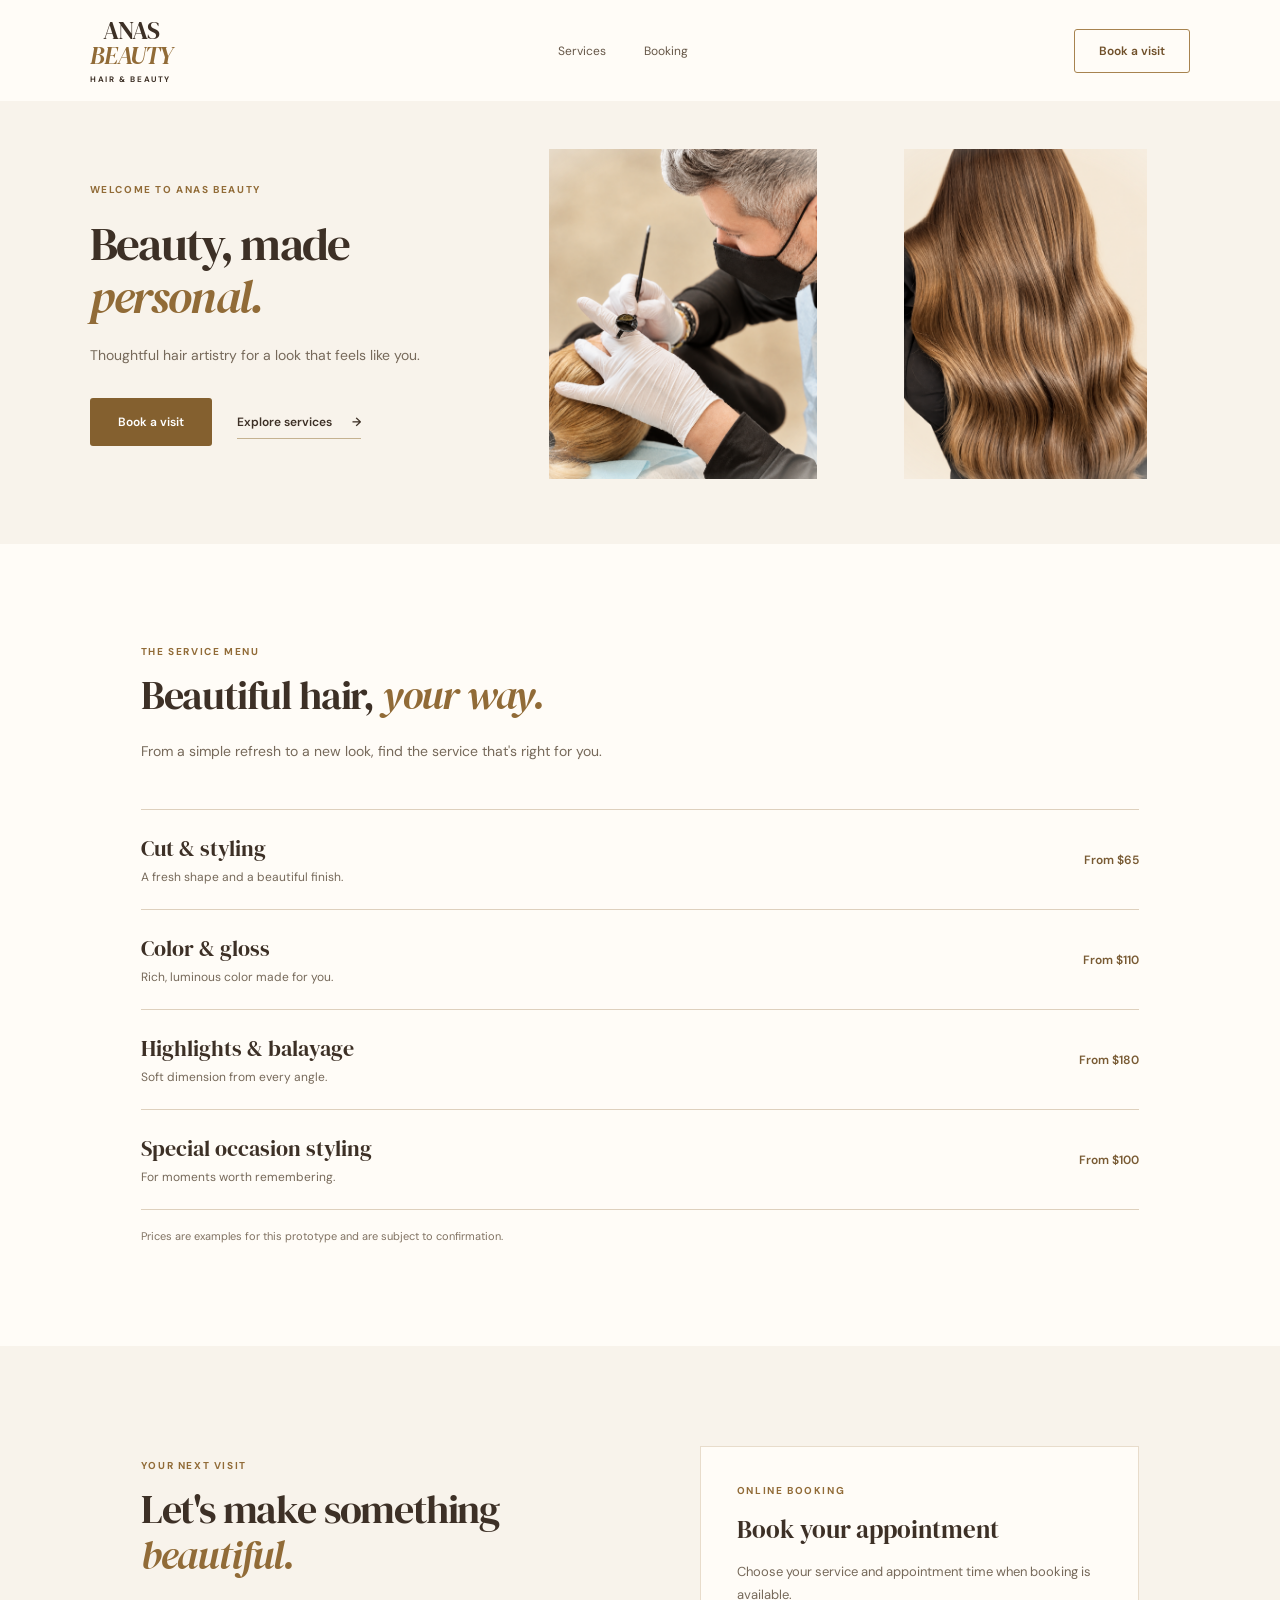
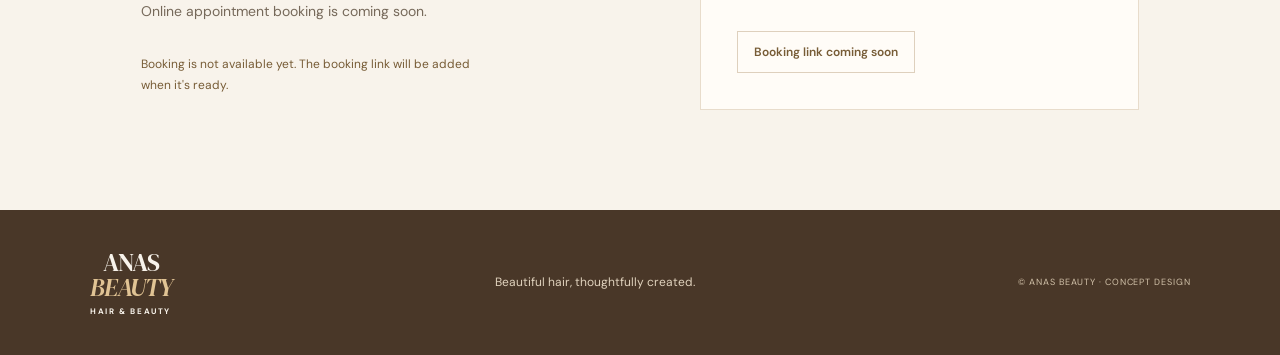
==== index.html @ 7157993a "clean the folder" ====
<!DOCTYPE html>
<html lang="en">
<head>
  <meta charset="UTF-8">
  <meta name="viewport" content="width=device-width, initial-scale=1.0">
  <meta name="theme-color" content="#f8f3eb">
  <meta name="description" content="Discover hair services and styles at Anas Beauty.">
  <title>Anas Beauty | Hair, made personal</title>
  <link rel="stylesheet" href="styles.css">
</head>
<body>
  <header class="site-header">
    <a class="brand" href="#home" aria-label="Anas Beauty home">ANAS <em>BEAUTY</em><span>HAIR &amp; BEAUTY</span></a>
    <nav aria-label="Main navigation">
      <a href="#services">Services</a>
      <a href="#booking">Booking</a>
    </nav>
    <a class="header-button" href="#booking">Book a visit</a>
  </header>

  <main id="home">
    <section class="hero">
      <div class="hero-copy">
        <p class="eyebrow">WELCOME TO ANAS BEAUTY</p>
        <h1>Beauty, made <em>personal.</em></h1>
        <p>Thoughtful hair artistry for a look that feels like you.</p>
        <div class="hero-actions">
          <a class="button" href="#booking">Book a visit</a>
          <a class="text-link" href="#services">Explore services <span aria-hidden="true">→</span></a>
        </div>
      </div>
      <figure class="hero-image">
        <img src="assets/anas-matar-warm.png" alt="Anas Matar performing a beauty treatment">
        <img src="assets/signature-waves-beige.png" alt="Glossy brunette hair styled in soft waves">
      </figure>
    </section>

    <section class="services section" id="services">
      <div class="section-intro">
        <p class="eyebrow">THE SERVICE MENU</p>
        <h2>Beautiful hair, <em>your way.</em></h2>
        <p>From a simple refresh to a new look, find the service that's right for you.</p>
      </div>
      <div class="service-list">
        <article class="service-row">
          <div><h3>Cut &amp; styling</h3><p>A fresh shape and a beautiful finish.</p></div>
          <span>From $65</span>
        </article>
        <article class="service-row">
          <div><h3>Color &amp; gloss</h3><p>Rich, luminous color made for you.</p></div>
          <span>From $110</span>
        </article>
        <article class="service-row">
          <div><h3>Highlights &amp; balayage</h3><p>Soft dimension from every angle.</p></div>
          <span>From $180</span>
        </article>
        <article class="service-row">
          <div><h3>Special occasion styling</h3><p>For moments worth remembering.</p></div>
          <span>From $100</span>
        </article>
      </div>
      <p class="note">Prices are examples for this prototype and are subject to confirmation.</p>
    </section>

    <section class="booking section" id="booking">
      <div class="booking-copy">
        <p class="eyebrow">YOUR NEXT VISIT</p>
        <h2>Let's make something <em>beautiful.</em></h2>
        <p>Online appointment booking is coming soon.</p>
        <p class="booking-note">Booking is not available yet. The booking link will be added when it's ready.</p>
      </div>
      <div class="booking-card">
        <p class="eyebrow">ONLINE BOOKING</p>
        <h3>Book your appointment</h3>
        <p>Choose your service and appointment time when booking is available.</p>
        <span class="booking-status">Booking link coming soon</span>
      </div>
    </section>
  </main>

  <footer>
    <a class="brand footer-brand" href="#home">ANAS <em>BEAUTY</em><span>HAIR &amp; BEAUTY</span></a>
    <p>Beautiful hair, thoughtfully created.</p>
    <span>© ANAS BEAUTY · CONCEPT DESIGN</span>
  </footer>
</body>
</html>
---- styles.css ----
@import url('https://fonts.googleapis.com/css2?family=DM+Sans:wght@400;500;600;700&family=DM+Serif+Display:ital@0;1&display=swap');

:root {
  --cream: #f8f3eb;
  --paper: #fffcf7;
  --ink: #3d3026;
  --muted: #76695a;
  --gold: #916b37;
  --line: #ded0bd;
}

* { box-sizing: border-box; }
html { scroll-behavior: smooth; }
body { margin: 0; background: var(--cream); color: var(--ink); font-family: 'DM Sans', Arial, sans-serif; -webkit-font-smoothing: antialiased; }
h1, h2, h3, p, figure { margin: 0; }
h1, h2, h3 { font-family: 'DM Serif Display', Georgia, serif; font-weight: 400; }
em { font-weight: 400; }
a { color: inherit; text-decoration: none; }
a:focus-visible { outline: 2px solid var(--gold); outline-offset: 5px; }
img { display: block; width: 100%; }
.site-header { min-height: 92px; padding: 18px 7%; display: flex; align-items: center; justify-content: space-between; gap: 30px; background: var(--paper); }
.brand { display: inline-flex; flex-direction: column; align-items: center; font-family: 'DM Serif Display', Georgia, serif; font-size: 25px; line-height: 1; letter-spacing: -.04em; white-space: nowrap; }
.brand em { color: var(--gold); }
.brand span { margin-top: 7px; font-family: 'DM Sans', Arial, sans-serif; font-size: 8px; font-weight: 700; letter-spacing: .2em; }
.site-header nav { display: flex; gap: 38px; color: #665748; font-size: 12px; }
.site-header nav a:hover, .text-link:hover { color: var(--gold); }
.header-button { display: inline-flex; align-items: center; justify-content: center; min-height: 44px; padding: 12px 24px; border: 1px solid #a7834f; border-radius: 3px; color: #70502a; font-size: 12px; font-weight: 600; white-space: nowrap; transition: background-color .2s, color .2s; }
.header-button:hover { background: #84602f; color: white; }
.hero { display: grid; grid-template-columns: .7fr 1.3fr; align-items: center; gap: 6%; padding: 48px 7% 65px; }
.hero-copy { max-width: 410px; padding: 30px 0; }
.eyebrow { color: var(--gold); font-size: 10px; font-weight: 700; letter-spacing: .16em; line-height: 1.5; }
h1 { margin-top: 20px; font-size: clamp(36px, 3.7vw, 55px); line-height: 1.12; letter-spacing: -.035em; }
h1 em, h2 em { color: var(--gold); }
.hero-copy > p:not(.eyebrow), .section-intro > p:not(.eyebrow), .booking-copy > p:not(.eyebrow) { margin-top: 20px; color: var(--muted); font-size: 14px; line-height: 1.8; }
.hero-actions { display: flex; align-items: center; flex-wrap: wrap; gap: 25px; margin-top: 30px; }
.button { display: inline-flex; align-items: center; justify-content: center; min-height: 48px; padding: 14px 28px; border-radius: 3px; background: #84602f; color: white; font-size: 12px; font-weight: 600; transition: background-color .2s; }
.button:hover { background: #68491f; }
.text-link { display: inline-flex; gap: 20px; padding: 8px 0; border-bottom: 1px solid #c5b290; font-size: 12px; font-weight: 600; }
.hero-image { display: grid; grid-template-columns: repeat(2, minmax(0, 1fr)); gap: 12px; }
.hero-image img { aspect-ratio: 1 / 1; height: auto; object-fit: contain; mask-image: radial-gradient(ellipse 75% 75% at center, #000 65%, transparent 100%); }
.section { padding: 100px 11%; }
.services { background: var(--paper); }
.section-intro { max-width: 520px; }
h2 { margin-top: 14px; font-size: clamp(32px, 3.1vw, 43px); letter-spacing: -.03em; line-height: 1.15; }
.service-list { margin-top: 45px; border-top: 1px solid var(--line); }
.service-row { display: flex; align-items: center; justify-content: space-between; gap: 25px; padding: 23px 0; border-bottom: 1px solid var(--line); }
.service-row h3 { font-size: 22px; }
.service-row p { margin-top: 5px; color: var(--muted); font-size: 12px; line-height: 1.5; }
.service-row > span { color: #785a33; font-size: 12px; font-weight: 600; white-space: nowrap; }
.note { margin-top: 18px; color: #807262; font-size: 11px; line-height: 1.6; }
.booking { display: grid; grid-template-columns: 1fr 1fr; align-items: center; gap: 12%; }
.booking-copy .booking-note { max-width: 350px; margin-top: 30px !important; color: #775c36 !important; font-size: 12px !important; }
.booking-card { padding: 36px; background: var(--paper); border: 1px solid #e8dccb; }
.booking-card h3 { margin: 14px 0; font-size: 25px; }
.booking-card > p:not(.eyebrow) { color: var(--muted); font-size: 13px; line-height: 1.8; }
.booking-status { display: inline-block; margin-top: 24px; padding: 12px 16px; border: 1px solid var(--line); color: #775c36; font-size: 12px; font-weight: 600; }
footer { display: flex; align-items: center; justify-content: space-between; gap: 25px; padding: 40px 7%; background: #493728; color: #f8f3eb; }
.footer-brand em { color: #e0c394; }
footer p { color: #e0d2bd; font-size: 12px; }
footer > span { color: #d2c2aa; font-size: 9px; letter-spacing: .1em; }

@media (max-width: 800px) {
  .site-header { padding: 18px 5%; }
  .site-header nav { gap: 20px; }
  .hero { gap: 5%; padding: 40px 5% 55px; }
  .section { padding: 75px 7%; }
  .booking { gap: 6%; }
}
@media (max-width: 600px) {
  .site-header { min-height: 76px; gap: 12px; }
  .brand { font-size: 21px; }
  .brand span { font-size: 7px; }
  .site-header nav { display: none; }
  .header-button { padding: 11px 18px; }
  .hero { display: flex; flex-direction: column-reverse; gap: 10px; padding: 20px 5% 45px; }
  .hero-image { width: 100%; gap: 8px; }
  .hero-copy { align-self: stretch; padding: 25px 0 0; }
  h1 { font-size: 36px; }
  .section { padding: 65px 6%; }
  .service-row h3 { font-size: 20px; }
  .booking { grid-template-columns: 1fr; gap: 35px; }
  .booking-card { padding: 28px 24px; }
  footer { flex-direction: column; align-items: flex-start; }
}
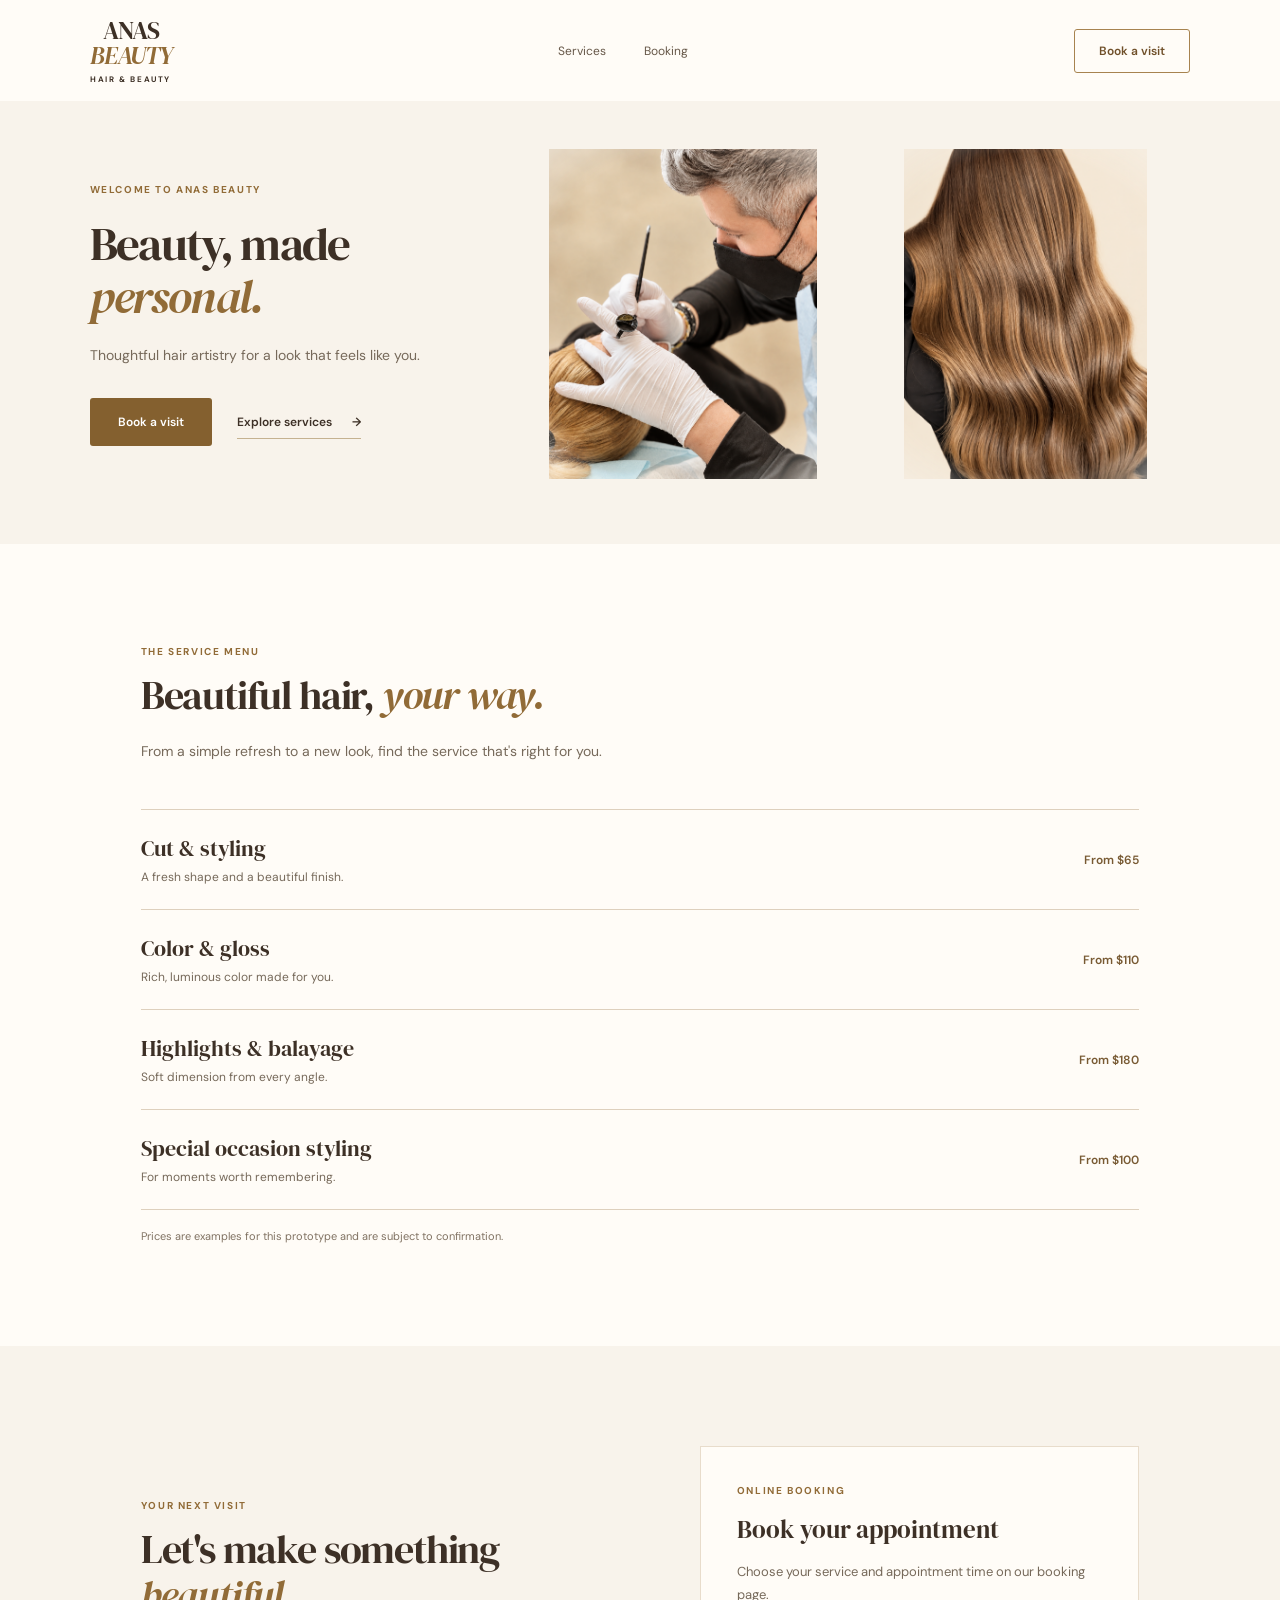
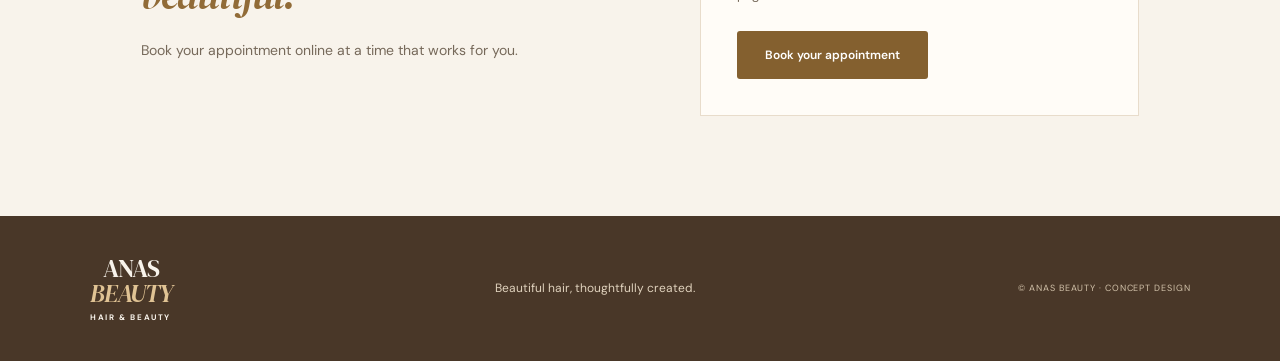
==== commit 00cc7edc: "fixes" ====
--- a/index.html
+++ b/index.html
@@ -15,7 +15,7 @@
       <a href="#services">Services</a>
       <a href="#booking">Booking</a>
     </nav>
-    <a class="header-button" href="#booking">Book a visit</a>
+    <a class="header-button" href="https://samerfe8t.setmore.com/">Book a visit</a>
   </header>
 
   <main id="home">
@@ -25,7 +25,7 @@
         <h1>Beauty, made <em>personal.</em></h1>
         <p>Thoughtful hair artistry for a look that feels like you.</p>
         <div class="hero-actions">
-          <a class="button" href="#booking">Book a visit</a>
+          <a class="button" href="https://samerfe8t.setmore.com/">Book a visit</a>
           <a class="text-link" href="#services">Explore services <span aria-hidden="true">→</span></a>
         </div>
       </div>
@@ -66,14 +66,13 @@
       <div class="booking-copy">
         <p class="eyebrow">YOUR NEXT VISIT</p>
         <h2>Let's make something <em>beautiful.</em></h2>
-        <p>Online appointment booking is coming soon.</p>
-        <p class="booking-note">Booking is not available yet. The booking link will be added when it's ready.</p>
+        <p>Book your appointment online at a time that works for you.</p>
       </div>
       <div class="booking-card">
         <p class="eyebrow">ONLINE BOOKING</p>
         <h3>Book your appointment</h3>
-        <p>Choose your service and appointment time when booking is available.</p>
-        <span class="booking-status">Booking link coming soon</span>
+        <p>Choose your service and appointment time on our booking page.</p>
+        <a class="button booking-button" href="https://samerfe8t.setmore.com/">Book your appointment</a>
       </div>
     </section>
   </main>
--- a/styles.css
+++ b/styles.css
@@ -49,11 +49,10 @@
 .service-row > span { color: #785a33; font-size: 12px; font-weight: 600; white-space: nowrap; }
 .note { margin-top: 18px; color: #807262; font-size: 11px; line-height: 1.6; }
 .booking { display: grid; grid-template-columns: 1fr 1fr; align-items: center; gap: 12%; }
-.booking-copy .booking-note { max-width: 350px; margin-top: 30px !important; color: #775c36 !important; font-size: 12px !important; }
 .booking-card { padding: 36px; background: var(--paper); border: 1px solid #e8dccb; }
 .booking-card h3 { margin: 14px 0; font-size: 25px; }
 .booking-card > p:not(.eyebrow) { color: var(--muted); font-size: 13px; line-height: 1.8; }
-.booking-status { display: inline-block; margin-top: 24px; padding: 12px 16px; border: 1px solid var(--line); color: #775c36; font-size: 12px; font-weight: 600; }
+.booking-button { margin-top: 24px; }
 footer { display: flex; align-items: center; justify-content: space-between; gap: 25px; padding: 40px 7%; background: #493728; color: #f8f3eb; }
 .footer-brand em { color: #e0c394; }
 footer p { color: #e0d2bd; font-size: 12px; }
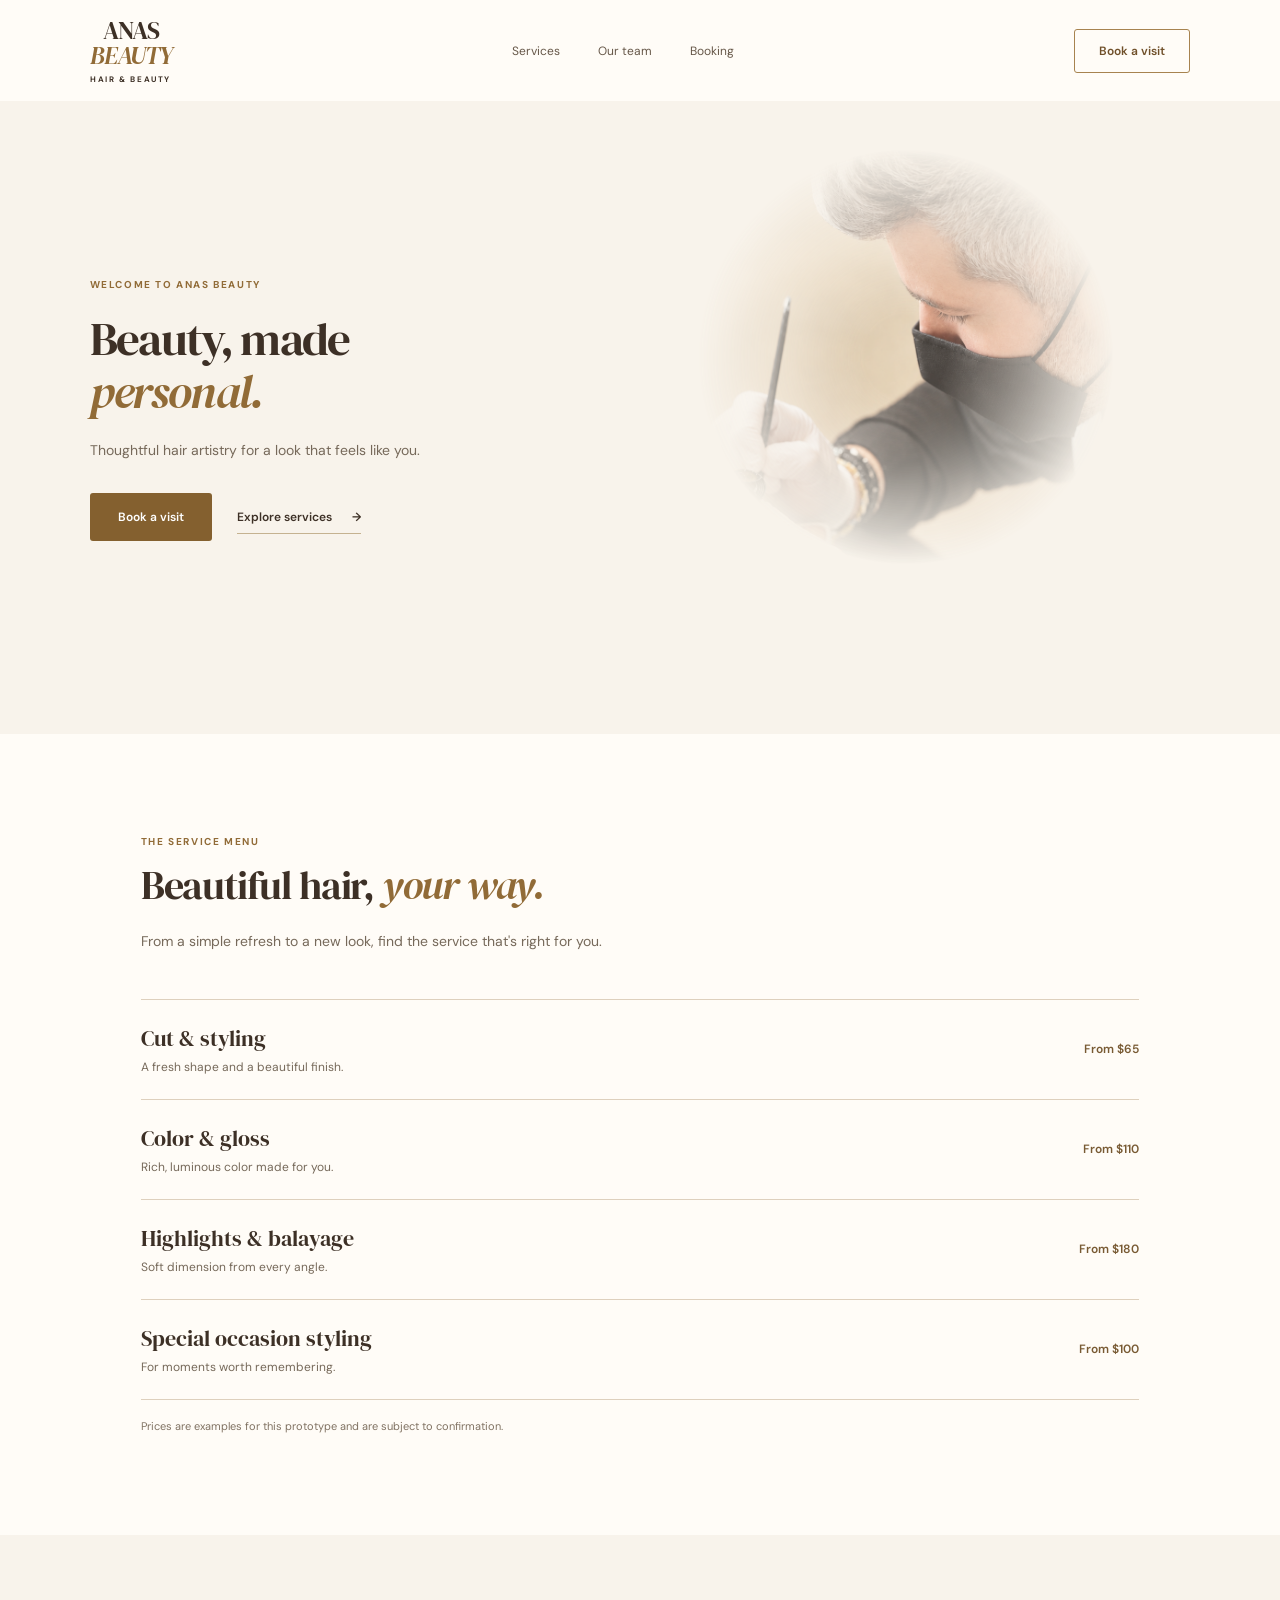
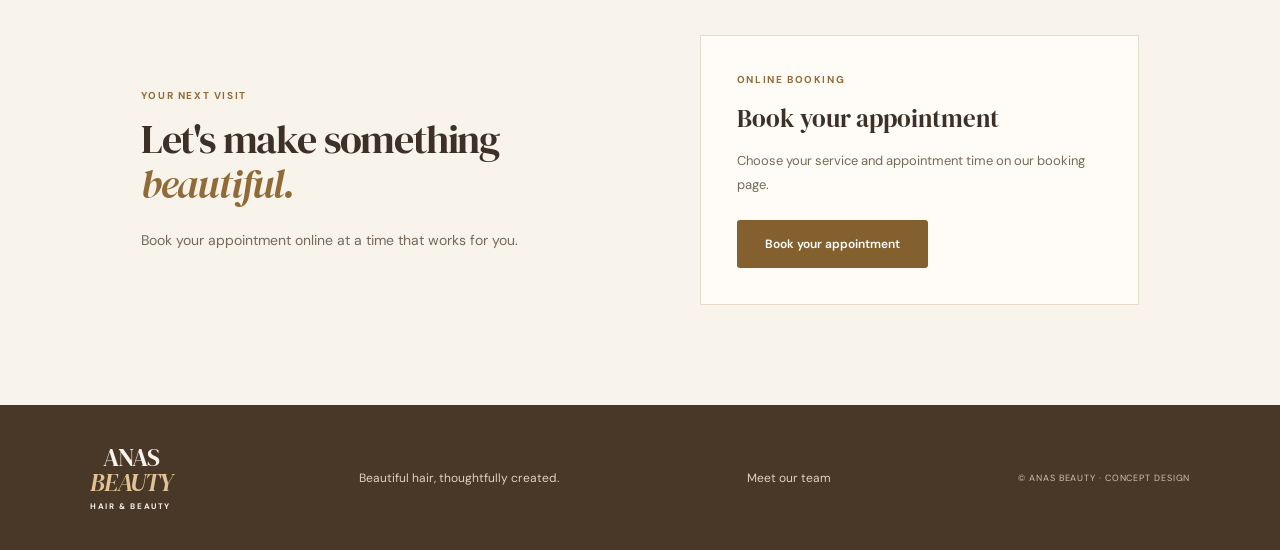
==== commit a5df7fa9: "Enhance" ====
--- a/index.html
+++ b/index.html
@@ -13,6 +13,7 @@
     <a class="brand" href="#home" aria-label="Anas Beauty home">ANAS <em>BEAUTY</em><span>HAIR &amp; BEAUTY</span></a>
     <nav aria-label="Main navigation">
       <a href="#services">Services</a>
+      <a href="team.html">Our team</a>
       <a href="#booking">Booking</a>
     </nav>
     <a class="header-button" href="https://samerfe8t.setmore.com/">Book a visit</a>
@@ -29,9 +30,8 @@
           <a class="text-link" href="#services">Explore services <span aria-hidden="true">→</span></a>
         </div>
       </div>
-      <figure class="hero-image">
+      <figure class="hero-image hero-image-soft">
         <img src="assets/anas-matar-warm.png" alt="Anas Matar performing a beauty treatment">
-        <img src="assets/signature-waves-beige.png" alt="Glossy brunette hair styled in soft waves">
       </figure>
     </section>
 
@@ -80,6 +80,7 @@
   <footer>
     <a class="brand footer-brand" href="#home">ANAS <em>BEAUTY</em><span>HAIR &amp; BEAUTY</span></a>
     <p>Beautiful hair, thoughtfully created.</p>
+    <a class="footer-link" href="team.html">Meet our team</a>
     <span>© ANAS BEAUTY · CONCEPT DESIGN</span>
   </footer>
 </body>
--- a/styles.css
+++ b/styles.css
@@ -38,6 +38,8 @@
 .text-link { display: inline-flex; gap: 20px; padding: 8px 0; border-bottom: 1px solid #c5b290; font-size: 12px; font-weight: 600; }
 .hero-image { display: grid; grid-template-columns: repeat(2, minmax(0, 1fr)); gap: 12px; }
 .hero-image img { aspect-ratio: 1 / 1; height: auto; object-fit: contain; mask-image: radial-gradient(ellipse 75% 75% at center, #000 65%, transparent 100%); }
+.hero-image-soft { grid-template-columns: minmax(0, 1fr); }
+.hero-image-soft img { width: 100%; max-width: 520px; aspect-ratio: 1 / 1; justify-self: center; object-fit: cover; object-position: center top; opacity: .8; mask-image: radial-gradient(ellipse 40% 40% at 60% 40%, #000 20%, transparent 100%); }
 .section { padding: 100px 11%; }
 .services { background: var(--paper); }
 .section-intro { max-width: 520px; }
@@ -53,9 +55,17 @@
 .booking-card h3 { margin: 14px 0; font-size: 25px; }
 .booking-card > p:not(.eyebrow) { color: var(--muted); font-size: 13px; line-height: 1.8; }
 .booking-button { margin-top: 24px; }
+.team-grid { display: grid; grid-template-columns: repeat(auto-fill, minmax(min(100%, 320px), 1fr)); gap: 30px; margin-top: 45px; }
+.team-member { background: var(--paper); border: 1px solid #e8dccb; }
+.team-member img { aspect-ratio: 4 / 3; object-fit: cover; object-position: center 35%; }
+.team-member-copy { padding: 28px; }
+.team-member h2 { margin: 0; font-size: 28px; }
+.team-member p { margin-top: 14px; color: var(--muted); font-size: 13px; line-height: 1.8; }
 footer { display: flex; align-items: center; justify-content: space-between; gap: 25px; padding: 40px 7%; background: #493728; color: #f8f3eb; }
 .footer-brand em { color: #e0c394; }
 footer p { color: #e0d2bd; font-size: 12px; }
+.footer-link { color: #e0d2bd; font-size: 12px; }
+.footer-link:hover { color: white; }
 footer > span { color: #d2c2aa; font-size: 9px; letter-spacing: .1em; }
 
 @media (max-width: 800px) {
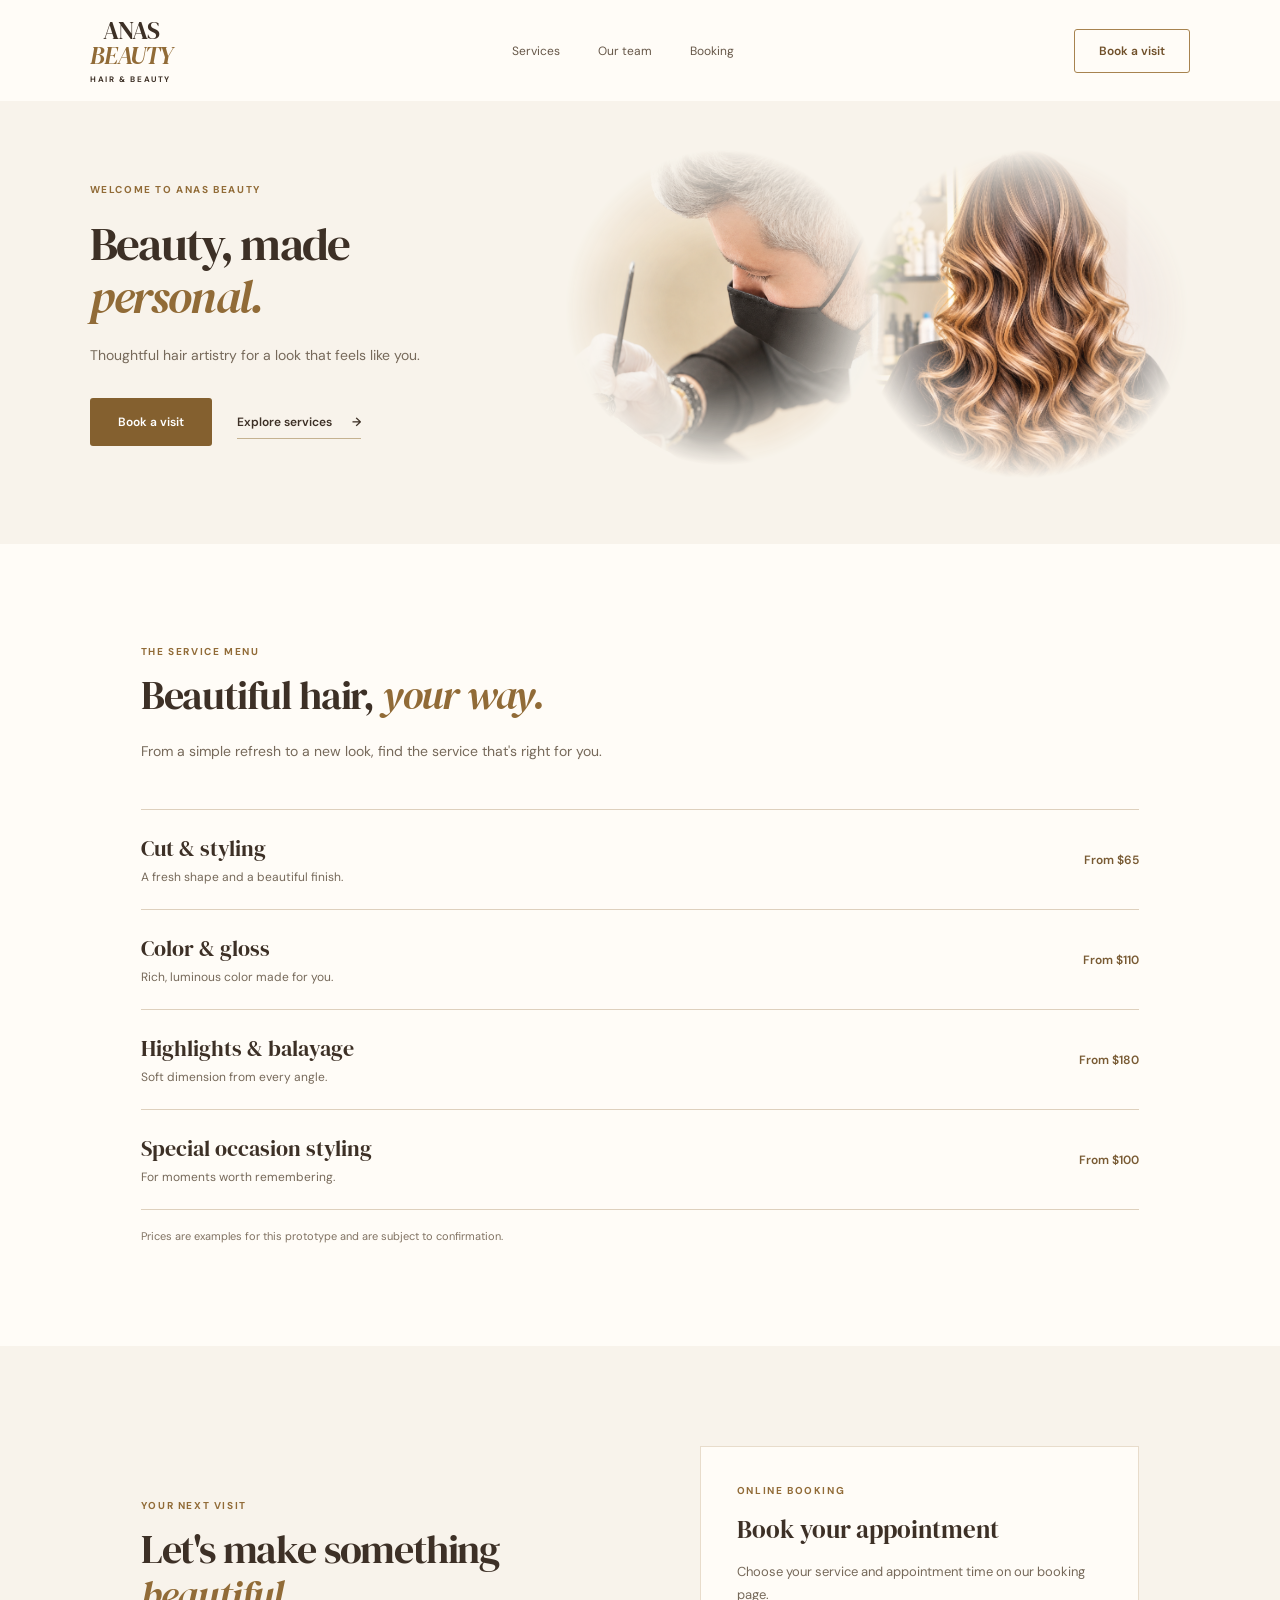
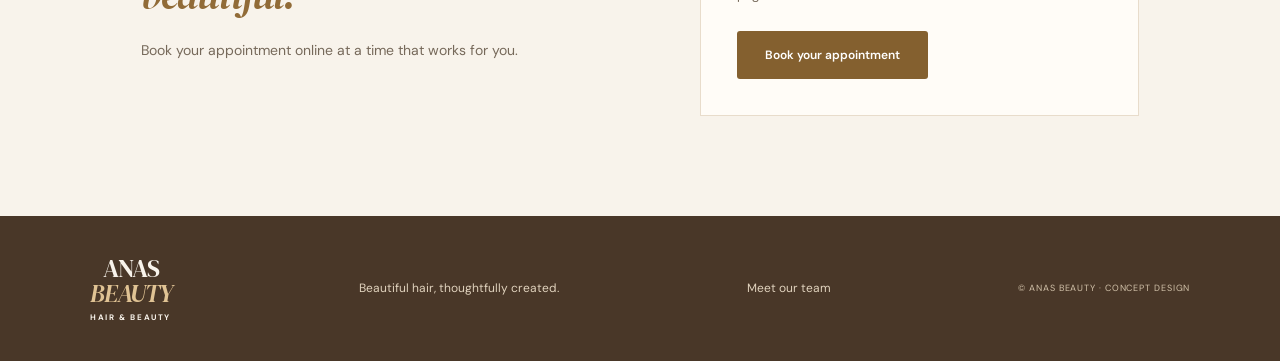
==== commit fd67042f: "." ====
--- a/index.html
+++ b/index.html
@@ -32,6 +32,7 @@
       </div>
       <figure class="hero-image hero-image-soft">
         <img src="assets/anas-matar-warm.png" alt="Anas Matar performing a beauty treatment">
+        <img src="assets/homepage-hair.png" alt="Brown hair styled in waves with golden highlights">
       </figure>
     </section>
 
--- a/styles.css
+++ b/styles.css
@@ -38,8 +38,8 @@
 .text-link { display: inline-flex; gap: 20px; padding: 8px 0; border-bottom: 1px solid #c5b290; font-size: 12px; font-weight: 600; }
 .hero-image { display: grid; grid-template-columns: repeat(2, minmax(0, 1fr)); gap: 12px; }
 .hero-image img { aspect-ratio: 1 / 1; height: auto; object-fit: contain; mask-image: radial-gradient(ellipse 75% 75% at center, #000 65%, transparent 100%); }
-.hero-image-soft { grid-template-columns: minmax(0, 1fr); }
-.hero-image-soft img { width: 100%; max-width: 520px; aspect-ratio: 1 / 1; justify-self: center; object-fit: cover; object-position: center top; opacity: .8; mask-image: radial-gradient(ellipse 40% 40% at 60% 40%, #000 20%, transparent 100%); }
+.hero-image-soft img { width: 100%; max-width: 520px; aspect-ratio: 1 / 1; justify-self: center; object-fit: cover; object-position: center top; opacity: .95; mask-image: radial-gradient(ellipse 50% 50% at center, #000 45%, transparent 100%); }
+.hero-image-soft img:first-child { transform: translateY(10%) scale(1.2); mask-image: radial-gradient(ellipse 40% 40% at 60% 40%, #000 35%, transparent 100%); }
 .section { padding: 100px 11%; }
 .services { background: var(--paper); }
 .section-intro { max-width: 520px; }
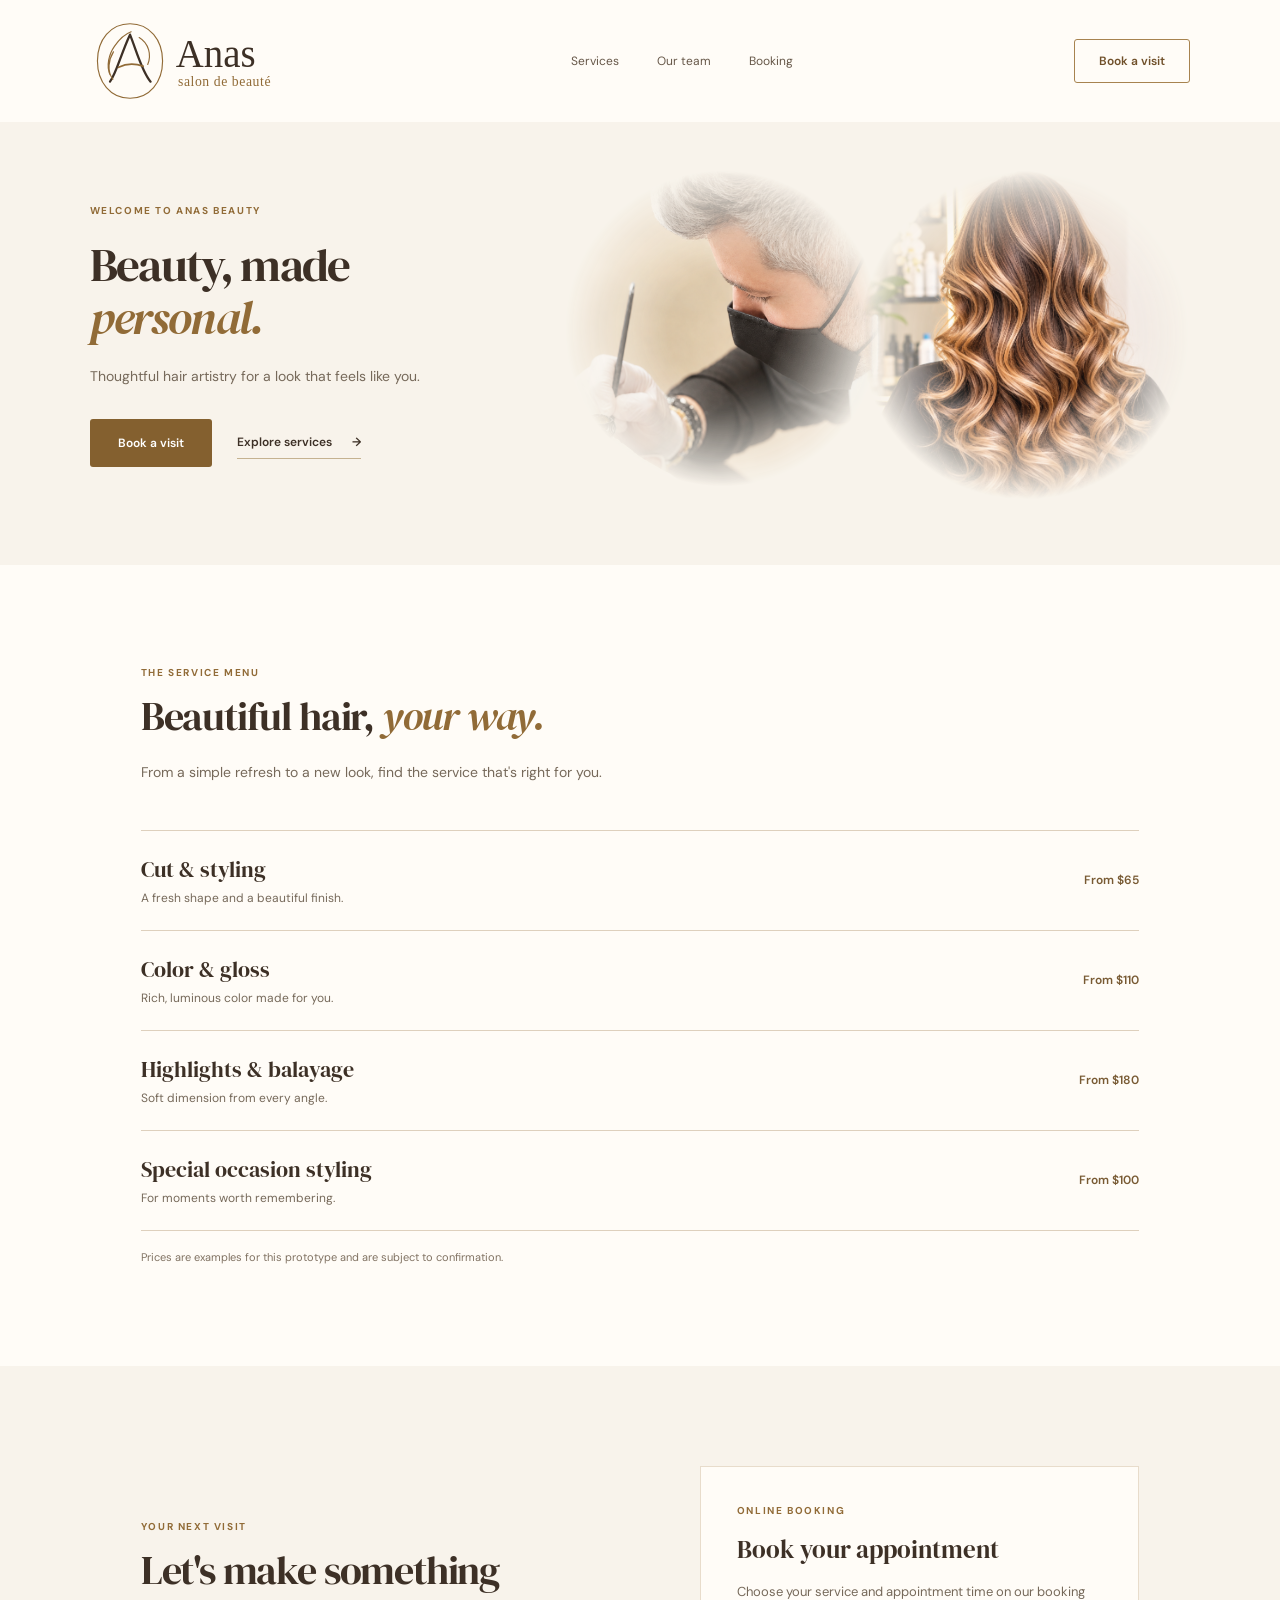
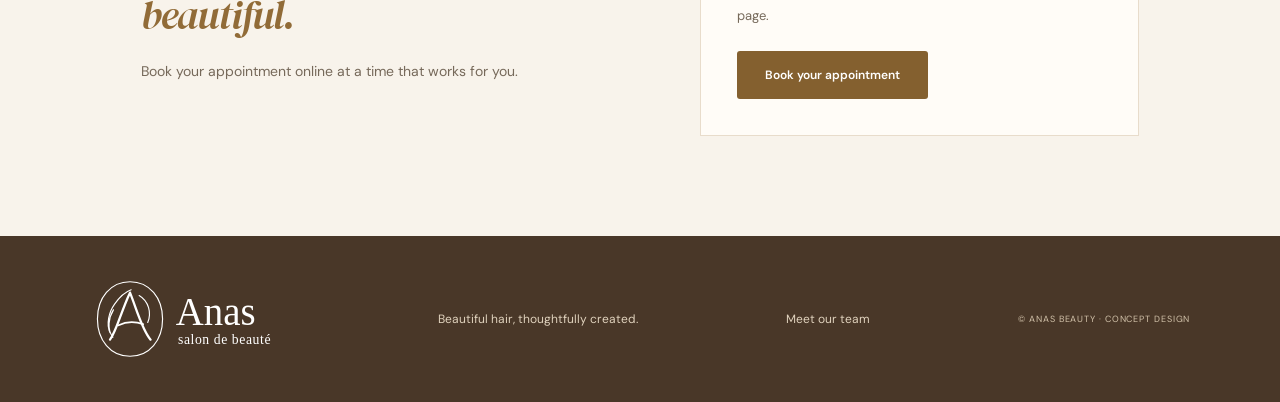
==== commit 3651d826: "enhance" ====
--- a/index.html
+++ b/index.html
@@ -10,7 +10,7 @@
 </head>
 <body>
   <header class="site-header">
-    <a class="brand" href="#home" aria-label="Anas Beauty home">ANAS <em>BEAUTY</em><span>HAIR &amp; BEAUTY</span></a>
+    <a class="brand" href="#home" aria-label="Anas salon de beauté home"><img src="assets/anas-salon-logo.svg" alt=""></a>
     <nav aria-label="Main navigation">
       <a href="#services">Services</a>
       <a href="team.html">Our team</a>
@@ -79,7 +79,7 @@
   </main>
 
   <footer>
-    <a class="brand footer-brand" href="#home">ANAS <em>BEAUTY</em><span>HAIR &amp; BEAUTY</span></a>
+    <a class="brand footer-brand" href="#home"><img src="assets/anas-salon-logo.svg" alt="Anas salon de beauté"></a>
     <p>Beautiful hair, thoughtfully created.</p>
     <a class="footer-link" href="team.html">Meet our team</a>
     <span>© ANAS BEAUTY · CONCEPT DESIGN</span>
--- a/styles.css
+++ b/styles.css
@@ -19,9 +19,8 @@
 a:focus-visible { outline: 2px solid var(--gold); outline-offset: 5px; }
 img { display: block; width: 100%; }
 .site-header { min-height: 92px; padding: 18px 7%; display: flex; align-items: center; justify-content: space-between; gap: 30px; background: var(--paper); }
-.brand { display: inline-flex; flex-direction: column; align-items: center; font-family: 'DM Serif Display', Georgia, serif; font-size: 25px; line-height: 1; letter-spacing: -.04em; white-space: nowrap; }
-.brand em { color: var(--gold); }
-.brand span { margin-top: 7px; font-family: 'DM Sans', Arial, sans-serif; font-size: 8px; font-weight: 700; letter-spacing: .2em; }
+.brand { display: inline-flex; flex: 0 0 auto; width: 200px; }
+.brand img { height: auto; }
 .site-header nav { display: flex; gap: 38px; color: #665748; font-size: 12px; }
 .site-header nav a:hover, .text-link:hover { color: var(--gold); }
 .header-button { display: inline-flex; align-items: center; justify-content: center; min-height: 44px; padding: 12px 24px; border: 1px solid #a7834f; border-radius: 3px; color: #70502a; font-size: 12px; font-weight: 600; white-space: nowrap; transition: background-color .2s, color .2s; }
@@ -62,7 +61,7 @@
 .team-member h2 { margin: 0; font-size: 28px; }
 .team-member p { margin-top: 14px; color: var(--muted); font-size: 13px; line-height: 1.8; }
 footer { display: flex; align-items: center; justify-content: space-between; gap: 25px; padding: 40px 7%; background: #493728; color: #f8f3eb; }
-.footer-brand em { color: #e0c394; }
+.footer-brand img { filter: brightness(0) invert(1); }
 footer p { color: #e0d2bd; font-size: 12px; }
 .footer-link { color: #e0d2bd; font-size: 12px; }
 .footer-link:hover { color: white; }
@@ -77,8 +76,7 @@
 }
 @media (max-width: 600px) {
   .site-header { min-height: 76px; gap: 12px; }
-  .brand { font-size: 21px; }
-  .brand span { font-size: 7px; }
+  .brand { width: 155px; }
   .site-header nav { display: none; }
   .header-button { padding: 11px 18px; }
   .hero { display: flex; flex-direction: column-reverse; gap: 10px; padding: 20px 5% 45px; }
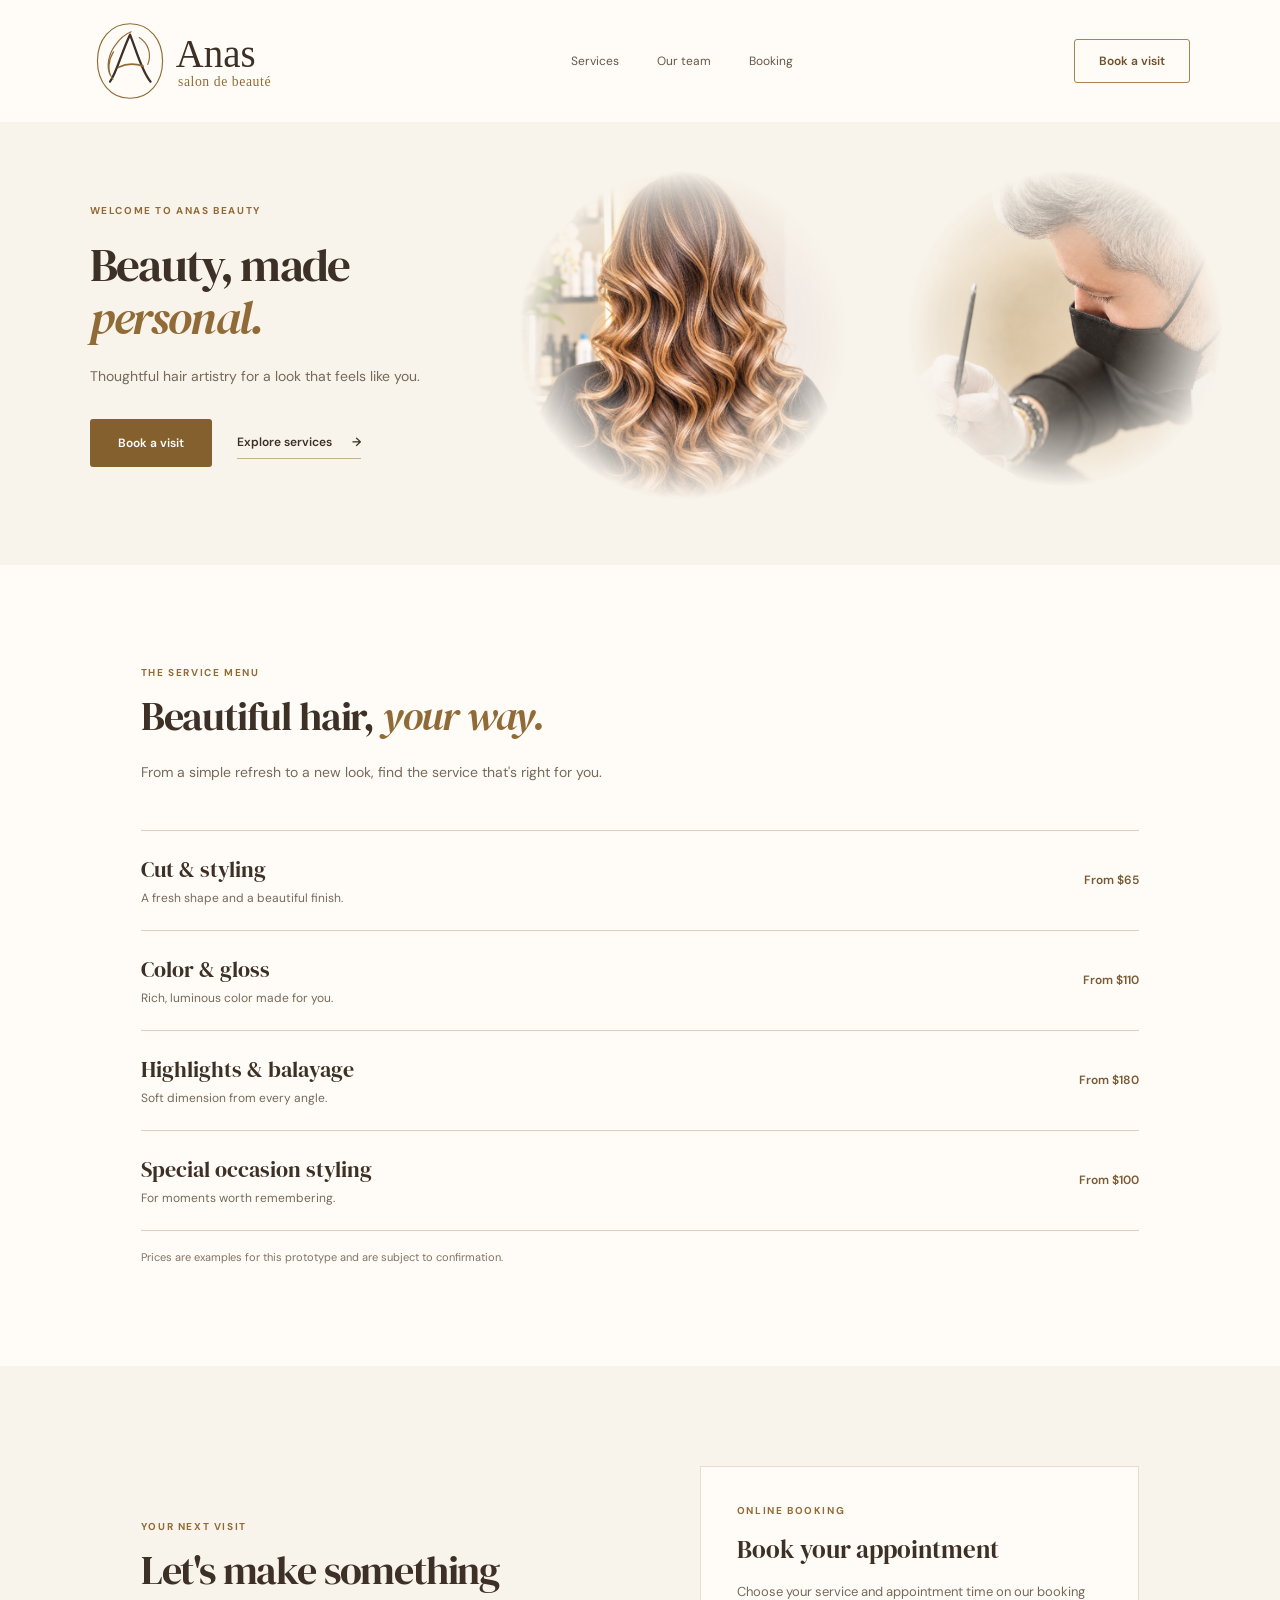
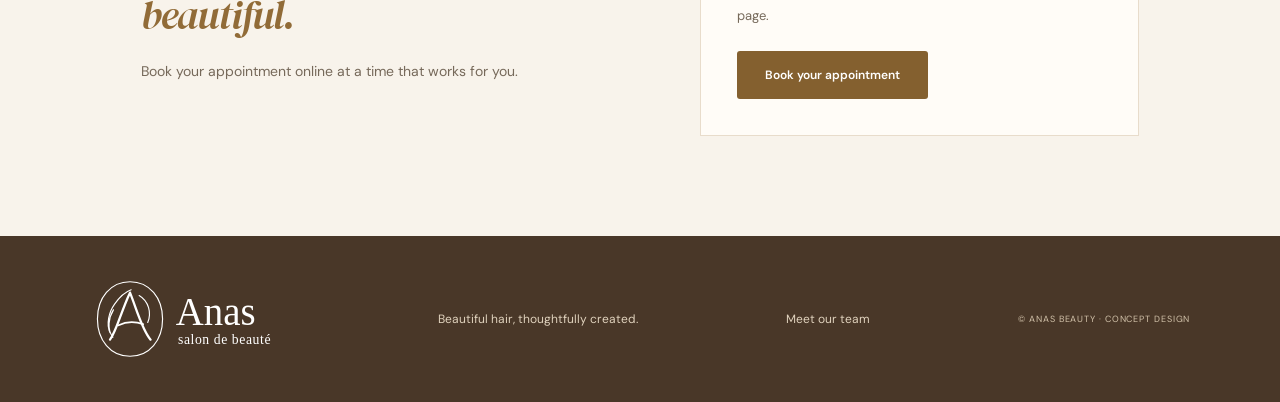
==== commit 3c0d5cc2: "swap the photos in the fisr page" ====
--- a/index.html
+++ b/index.html
@@ -31,8 +31,8 @@
         </div>
       </div>
       <figure class="hero-image hero-image-soft">
-        <img src="assets/anas-matar-warm.png" alt="Anas Matar performing a beauty treatment">
         <img src="assets/homepage-hair.png" alt="Brown hair styled in waves with golden highlights">
+        <img class="hero-image-portrait" src="assets/anas-matar-warm.png" alt="Anas Matar performing a beauty treatment">
       </figure>
     </section>
 
--- a/styles.css
+++ b/styles.css
@@ -38,7 +38,7 @@
 .hero-image { display: grid; grid-template-columns: repeat(2, minmax(0, 1fr)); gap: 12px; }
 .hero-image img { aspect-ratio: 1 / 1; height: auto; object-fit: contain; mask-image: radial-gradient(ellipse 75% 75% at center, #000 65%, transparent 100%); }
 .hero-image-soft img { width: 100%; max-width: 520px; aspect-ratio: 1 / 1; justify-self: center; object-fit: cover; object-position: center top; opacity: .95; mask-image: radial-gradient(ellipse 50% 50% at center, #000 45%, transparent 100%); }
-.hero-image-soft img:first-child { transform: translateY(10%) scale(1.2); mask-image: radial-gradient(ellipse 40% 40% at 60% 40%, #000 35%, transparent 100%); }
+.hero-image-soft .hero-image-portrait { transform: translateY(10%) scale(1.2); mask-image: radial-gradient(ellipse 40% 40% at 60% 40%, #000 35%, transparent 100%); }
 .section { padding: 100px 11%; }
 .services { background: var(--paper); }
 .section-intro { max-width: 520px; }
@@ -56,7 +56,7 @@
 .booking-button { margin-top: 24px; }
 .team-grid { display: grid; grid-template-columns: repeat(auto-fill, minmax(min(100%, 320px), 1fr)); gap: 30px; margin-top: 45px; }
 .team-member { background: var(--paper); border: 1px solid #e8dccb; }
-.team-member img { aspect-ratio: 4 / 3; object-fit: cover; object-position: center 35%; }
+.team-member img { aspect-ratio: 4 / 3; object-fit: cover; object-position: center top; }
 .team-member-copy { padding: 28px; }
 .team-member h2 { margin: 0; font-size: 28px; }
 .team-member p { margin-top: 14px; color: var(--muted); font-size: 13px; line-height: 1.8; }
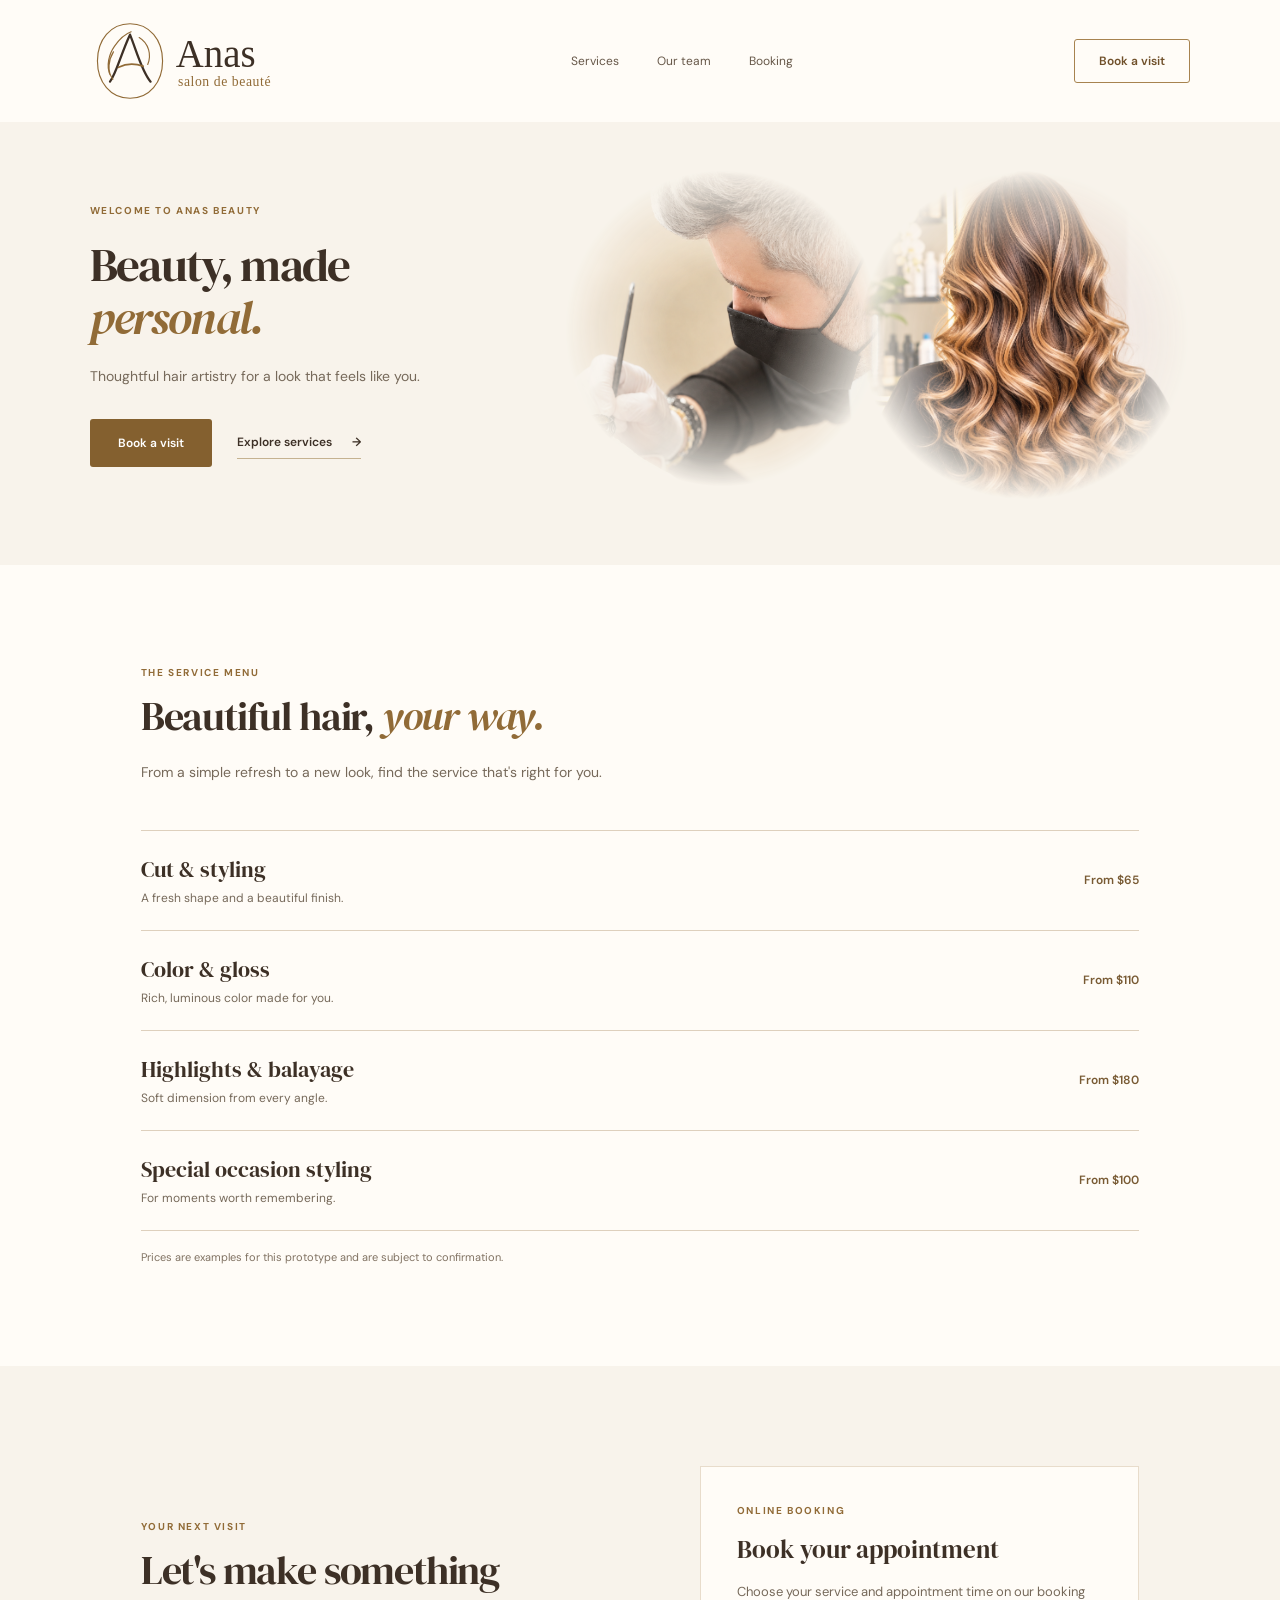
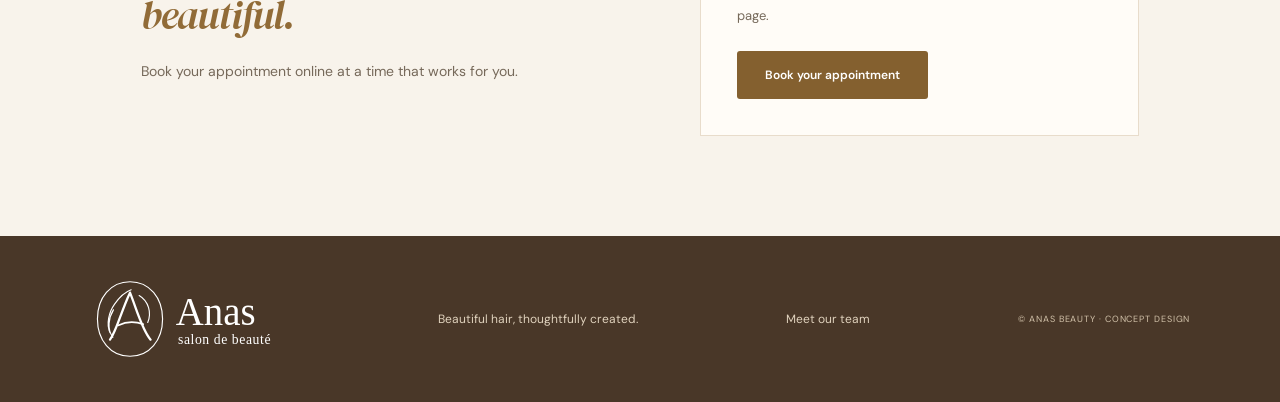
==== commit 68abcb46: "Revert "swap the photos in the fisr page" This reverts commit 3c0d5cc2f4239e6a986b8b506112682c5e552b" ====
--- a/index.html
+++ b/index.html
@@ -31,8 +31,8 @@
         </div>
       </div>
       <figure class="hero-image hero-image-soft">
+        <img src="assets/anas-matar-warm.png" alt="Anas Matar performing a beauty treatment">
         <img src="assets/homepage-hair.png" alt="Brown hair styled in waves with golden highlights">
-        <img class="hero-image-portrait" src="assets/anas-matar-warm.png" alt="Anas Matar performing a beauty treatment">
       </figure>
     </section>
 
--- a/styles.css
+++ b/styles.css
@@ -38,7 +38,7 @@
 .hero-image { display: grid; grid-template-columns: repeat(2, minmax(0, 1fr)); gap: 12px; }
 .hero-image img { aspect-ratio: 1 / 1; height: auto; object-fit: contain; mask-image: radial-gradient(ellipse 75% 75% at center, #000 65%, transparent 100%); }
 .hero-image-soft img { width: 100%; max-width: 520px; aspect-ratio: 1 / 1; justify-self: center; object-fit: cover; object-position: center top; opacity: .95; mask-image: radial-gradient(ellipse 50% 50% at center, #000 45%, transparent 100%); }
-.hero-image-soft .hero-image-portrait { transform: translateY(10%) scale(1.2); mask-image: radial-gradient(ellipse 40% 40% at 60% 40%, #000 35%, transparent 100%); }
+.hero-image-soft img:first-child { transform: translateY(10%) scale(1.2); mask-image: radial-gradient(ellipse 40% 40% at 60% 40%, #000 35%, transparent 100%); }
 .section { padding: 100px 11%; }
 .services { background: var(--paper); }
 .section-intro { max-width: 520px; }
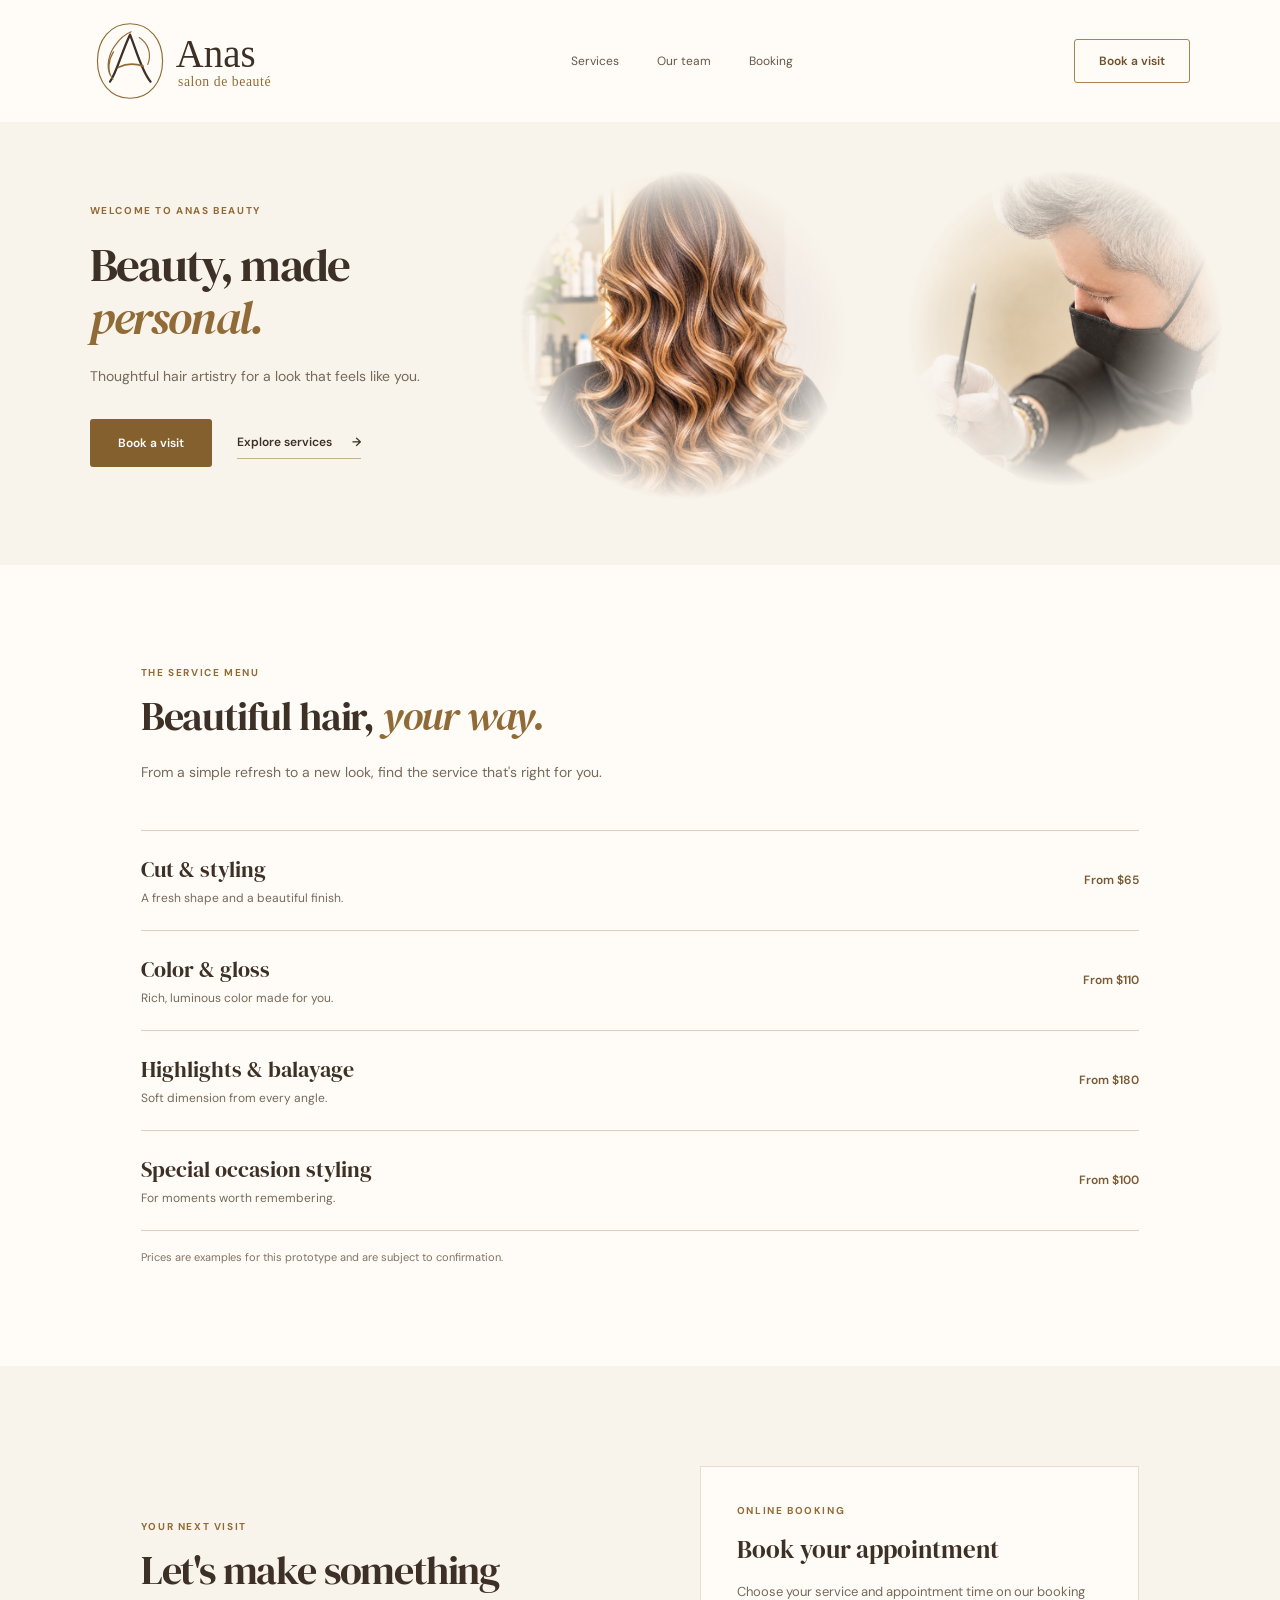
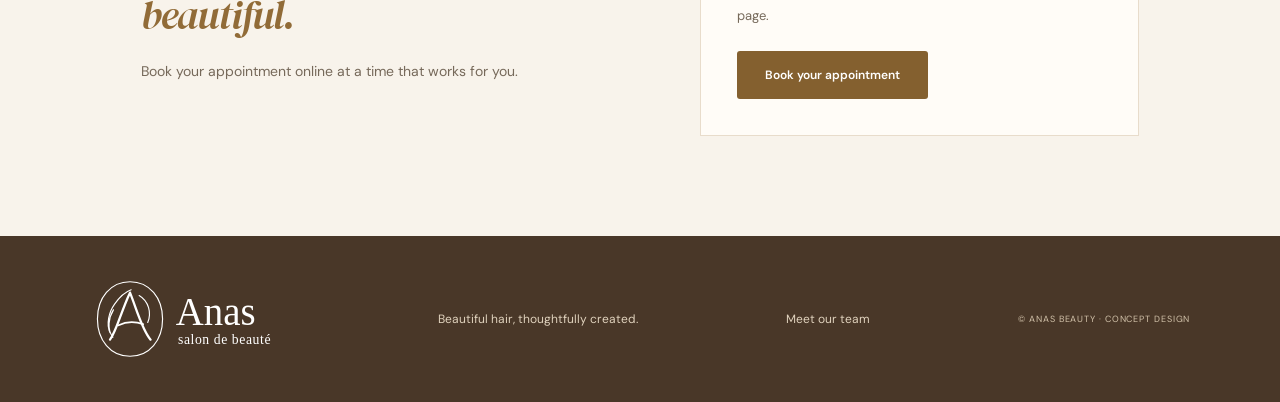
==== commit 0455c0d1: "Reapply "swap the photos in the fisr page" This reverts commit 68abcb469295c3d6b76ded9ad2b220c9fdb1f" ====
--- a/index.html
+++ b/index.html
@@ -31,8 +31,8 @@
         </div>
       </div>
       <figure class="hero-image hero-image-soft">
-        <img src="assets/anas-matar-warm.png" alt="Anas Matar performing a beauty treatment">
         <img src="assets/homepage-hair.png" alt="Brown hair styled in waves with golden highlights">
+        <img class="hero-image-portrait" src="assets/anas-matar-warm.png" alt="Anas Matar performing a beauty treatment">
       </figure>
     </section>
 
--- a/styles.css
+++ b/styles.css
@@ -38,7 +38,7 @@
 .hero-image { display: grid; grid-template-columns: repeat(2, minmax(0, 1fr)); gap: 12px; }
 .hero-image img { aspect-ratio: 1 / 1; height: auto; object-fit: contain; mask-image: radial-gradient(ellipse 75% 75% at center, #000 65%, transparent 100%); }
 .hero-image-soft img { width: 100%; max-width: 520px; aspect-ratio: 1 / 1; justify-self: center; object-fit: cover; object-position: center top; opacity: .95; mask-image: radial-gradient(ellipse 50% 50% at center, #000 45%, transparent 100%); }
-.hero-image-soft img:first-child { transform: translateY(10%) scale(1.2); mask-image: radial-gradient(ellipse 40% 40% at 60% 40%, #000 35%, transparent 100%); }
+.hero-image-soft .hero-image-portrait { transform: translateY(10%) scale(1.2); mask-image: radial-gradient(ellipse 40% 40% at 60% 40%, #000 35%, transparent 100%); }
 .section { padding: 100px 11%; }
 .services { background: var(--paper); }
 .section-intro { max-width: 520px; }
